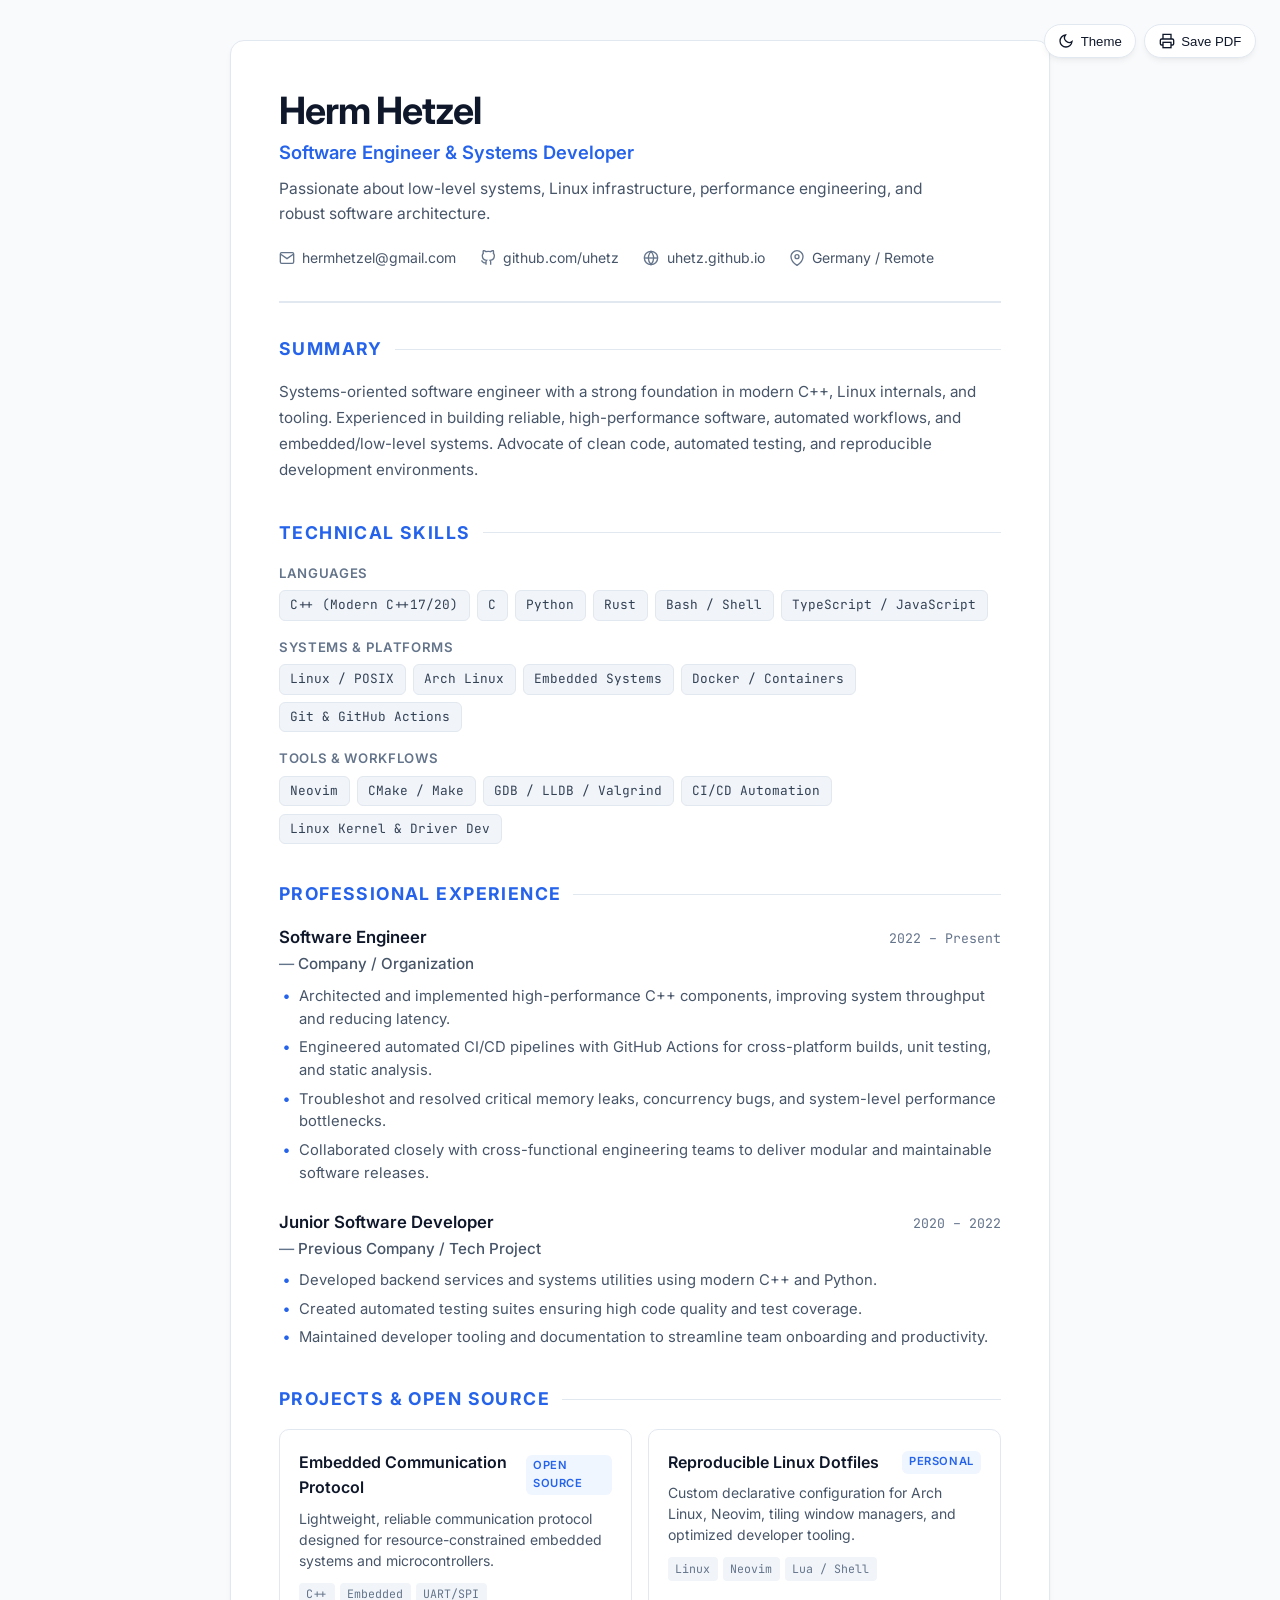
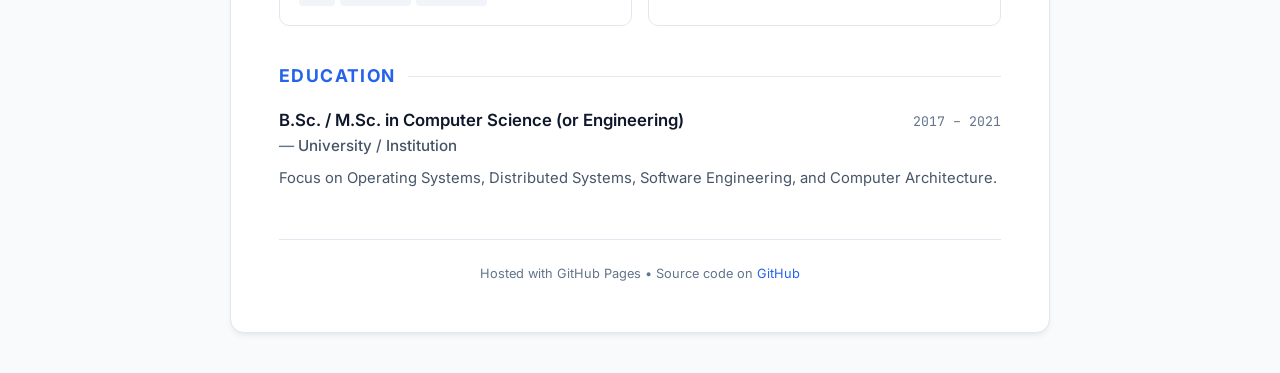
==== index.html @ eb6ba3fe "Add responsive CV page with dark mode and print styles" ====
<!DOCTYPE html>
<html lang="en">
<head>
  <meta charset="UTF-8">
  <meta name="viewport" content="width=device-width, initial-scale=1.0">
  <title>Curriculum Vitae | uhetz</title>
  <meta name="description" content="Curriculum Vitae of uhetz - Software Engineer & Systems Developer">
  <link rel="stylesheet" href="style.css">
  <link rel="preconnect" href="https://fonts.googleapis.com">
  <link rel="preconnect" href="https://fonts.gstatic.com" crossorigin>
  <link href="https://fonts.googleapis.com/css2?family=Inter:wght@300;400;500;600;700&family=JetBrains+Mono:wght@400;500&display=swap" rel="stylesheet">
</head>
<body>
  <!-- Floating Action Bar for Web Visitors -->
  <aside class="floating-controls no-print" aria-label="Controls">
    <button id="theme-toggle" class="control-btn" title="Toggle theme (Light/Dark)" aria-label="Toggle theme">
      <svg class="sun-icon" viewBox="0 0 24 24" fill="none" stroke="currentColor" stroke-width="2"><circle cx="12" cy="12" r="5"/><path d="M12 1v2M12 21v2M4.22 4.22l1.42 1.42M18.36 18.36l1.42 1.42M1 12h2M21 12h2M4.22 19.78l1.42-1.42M18.36 5.64l1.42-1.42"/></svg>
      <svg class="moon-icon" viewBox="0 0 24 24" fill="none" stroke="currentColor" stroke-width="2"><path d="M21 12.79A9 9 0 1 1 11.21 3 7 7 0 0 0 21 12.79z"/></svg>
      <span class="btn-text">Theme</span>
    </button>
    <button id="print-btn" class="control-btn" onclick="window.print()" title="Print or save as PDF" aria-label="Print or save as PDF">
      <svg viewBox="0 0 24 24" fill="none" stroke="currentColor" stroke-width="2"><polyline points="6 9 6 2 18 2 18 9"/><path d="M6 18H4a2 2 0 0 1-2-2v-5a2 2 0 0 1 2-2h16a2 2 0 0 1 2 2v5a2 2 0 0 1-2 2h-2"/><rect x="6" y="14" width="12" height="8"/></svg>
      <span class="btn-text">Save PDF</span>
    </button>
  </aside>

  <main class="cv-container">
    <!-- Header Section -->
    <header class="cv-header">
      <div class="header-main">
        <h1 class="name">Herm Hetzel</h1>
        <p class="title">Software Engineer &amp; Systems Developer</p>
        <p class="tagline">Passionate about low-level systems, Linux infrastructure, performance engineering, and robust software architecture.</p>
      </div>

      <nav class="contact-links" aria-label="Contact Information">
        <a href="mailto:hermhetzel@gmail.com" class="contact-item" title="Email">
          <svg class="icon" viewBox="0 0 24 24" fill="none" stroke="currentColor" stroke-width="2"><path d="M4 4h16c1.1 0 2 .9 2 2v12c0 1.1-.9 2-2 2H4c-1.1 0-2-.9-2-2V6c0-1.1.9-2 2-2z"/><polyline points="22,6 12,13 2,6"/></svg>
          <span>hermhetzel@gmail.com</span>
        </a>
        <a href="https://github.com/uhetz" target="_blank" rel="noopener noreferrer" class="contact-item" title="GitHub">
          <svg class="icon" viewBox="0 0 24 24" fill="none" stroke="currentColor" stroke-width="2"><path d="M9 19c-5 1.5-5-2.5-7-3m14 6v-3.87a3.37 3.37 0 0 0-.94-2.61c3.14-.35 6.44-1.54 6.44-7A5.44 5.44 0 0 0 20 4.77 5.07 5.07 0 0 0 19.91 1S18.73.65 16 2.48a13.38 13.38 0 0 0-7 0C6.27.65 5.09 1 5.09 1A5.07 5.07 0 0 0 5 4.77a5.44 5.44 0 0 0-1.5 3.78c0 5.42 3.3 6.61 6.44 7A3.37 3.37 0 0 0 9 18.13V22"/></svg>
          <span>github.com/uhetz</span>
        </a>
        <a href="https://uhetz.github.io" target="_blank" rel="noopener noreferrer" class="contact-item" title="Blog / Website">
          <svg class="icon" viewBox="0 0 24 24" fill="none" stroke="currentColor" stroke-width="2"><circle cx="12" cy="12" r="10"/><line x1="2" y1="12" x2="22" y2="12"/><path d="M12 2a15.3 15.3 0 0 1 4 10 15.3 15.3 0 0 1-4 10 15.3 15.3 0 0 1-4-10 15.3 15.3 0 0 1 4-10z"/></svg>
          <span>uhetz.github.io</span>
        </a>
        <span class="contact-item">
          <svg class="icon" viewBox="0 0 24 24" fill="none" stroke="currentColor" stroke-width="2"><path d="M21 10c0 7-9 13-9 13s-9-6-9-13a9 9 0 0 1 18 0z"/><circle cx="12" cy="10" r="3"/></svg>
          <span>Germany / Remote</span>
        </span>
      </nav>
    </header>

    <!-- Summary -->
    <section class="cv-section" id="summary">
      <h2 class="section-title">Summary</h2>
      <p class="summary-text">
        Systems-oriented software engineer with a strong foundation in modern C++, Linux internals, and tooling. 
        Experienced in building reliable, high-performance software, automated workflows, and embedded/low-level systems. 
        Advocate of clean code, automated testing, and reproducible development environments.
      </p>
    </section>

    <!-- Technical Skills -->
    <section class="cv-section" id="skills">
      <h2 class="section-title">Technical Skills</h2>
      <div class="skills-grid">
        <div class="skill-category">
          <span class="category-name">Languages</span>
          <div class="skill-tags">
            <span class="tag">C++ (Modern C++17/20)</span>
            <span class="tag">C</span>
            <span class="tag">Python</span>
            <span class="tag">Rust</span>
            <span class="tag">Bash / Shell</span>
            <span class="tag">TypeScript / JavaScript</span>
          </div>
        </div>

        <div class="skill-category">
          <span class="category-name">Systems &amp; Platforms</span>
          <div class="skill-tags">
            <span class="tag">Linux / POSIX</span>
            <span class="tag">Arch Linux</span>
            <span class="tag">Embedded Systems</span>
            <span class="tag">Docker / Containers</span>
            <span class="tag">Git &amp; GitHub Actions</span>
          </div>
        </div>

        <div class="skill-category">
          <span class="category-name">Tools &amp; Workflows</span>
          <div class="skill-tags">
            <span class="tag">Neovim</span>
            <span class="tag">CMake / Make</span>
            <span class="tag">GDB / LLDB / Valgrind</span>
            <span class="tag">CI/CD Automation</span>
            <span class="tag">Linux Kernel &amp; Driver Dev</span>
          </div>
        </div>
      </div>
    </section>

    <!-- Experience -->
    <section class="cv-section" id="experience">
      <h2 class="section-title">Professional Experience</h2>

      <article class="timeline-item">
        <div class="timeline-header">
          <div>
            <h3 class="role">Software Engineer</h3>
            <span class="organization">Company / Organization</span>
          </div>
          <span class="time-period">2022 &ndash; Present</span>
        </div>
        <ul class="bullet-list">
          <li>Architected and implemented high-performance C++ components, improving system throughput and reducing latency.</li>
          <li>Engineered automated CI/CD pipelines with GitHub Actions for cross-platform builds, unit testing, and static analysis.</li>
          <li>Troubleshot and resolved critical memory leaks, concurrency bugs, and system-level performance bottlenecks.</li>
          <li>Collaborated closely with cross-functional engineering teams to deliver modular and maintainable software releases.</li>
        </ul>
      </article>

      <article class="timeline-item">
        <div class="timeline-header">
          <div>
            <h3 class="role">Junior Software Developer</h3>
            <span class="organization">Previous Company / Tech Project</span>
          </div>
          <span class="time-period">2020 &ndash; 2022</span>
        </div>
        <ul class="bullet-list">
          <li>Developed backend services and systems utilities using modern C++ and Python.</li>
          <li>Created automated testing suites ensuring high code quality and test coverage.</li>
          <li>Maintained developer tooling and documentation to streamline team onboarding and productivity.</li>
        </ul>
      </article>
    </section>

    <!-- Projects -->
    <section class="cv-section" id="projects">
      <h2 class="section-title">Projects &amp; Open Source</h2>

      <div class="projects-grid">
        <article class="project-card">
          <div class="project-header">
            <h3 class="project-title">
              <a href="https://github.com/uhetz/embedded-communication" target="_blank" rel="noopener noreferrer">Embedded Communication Protocol</a>
            </h3>
            <span class="project-badge">Open Source</span>
          </div>
          <p class="project-desc">Lightweight, reliable communication protocol designed for resource-constrained embedded systems and microcontrollers.</p>
          <div class="project-tags">
            <span class="mini-tag">C++</span>
            <span class="mini-tag">Embedded</span>
            <span class="mini-tag">UART/SPI</span>
          </div>
        </article>

        <article class="project-card">
          <div class="project-header">
            <h3 class="project-title">
              <a href="https://github.com/uhetz/dotfiles" target="_blank" rel="noopener noreferrer">Reproducible Linux Dotfiles</a>
            </h3>
            <span class="project-badge">Personal</span>
          </div>
          <p class="project-desc">Custom declarative configuration for Arch Linux, Neovim, tiling window managers, and optimized developer tooling.</p>
          <div class="project-tags">
            <span class="mini-tag">Linux</span>
            <span class="mini-tag">Neovim</span>
            <span class="mini-tag">Lua / Shell</span>
          </div>
        </article>
      </div>
    </section>

    <!-- Education -->
    <section class="cv-section" id="education">
      <h2 class="section-title">Education</h2>

      <article class="timeline-item">
        <div class="timeline-header">
          <div>
            <h3 class="role">B.Sc. / M.Sc. in Computer Science (or Engineering)</h3>
            <span class="organization">University / Institution</span>
          </div>
          <span class="time-period">2017 &ndash; 2021</span>
        </div>
        <p class="education-details">Focus on Operating Systems, Distributed Systems, Software Engineering, and Computer Architecture.</p>
      </article>
    </section>

    <!-- Footer -->
    <footer class="cv-footer no-print">
      <p>Hosted with GitHub Pages &bull; Source code on <a href="https://github.com/uhetz/cv" target="_blank" rel="noopener noreferrer">GitHub</a></p>
    </footer>
  </main>

  <script>
    // Theme toggle logic (System preference + LocalStorage)
    const toggleBtn = document.getElementById('theme-toggle');
    const prefersDark = window.matchMedia('(prefers-color-scheme: dark)');
    
    function setTheme(theme) {
      document.documentElement.setAttribute('data-theme', theme);
      localStorage.setItem('theme', theme);
    }

    const savedTheme = localStorage.getItem('theme') || (prefersDark.matches ? 'dark' : 'light');
    setTheme(savedTheme);

    toggleBtn.addEventListener('click', () => {
      const current = document.documentElement.getAttribute('data-theme') || 'light';
      setTheme(current === 'dark' ? 'light' : 'dark');
    });

    prefersDark.addEventListener('change', (e) => {
      if (!localStorage.getItem('theme')) {
        setTheme(e.matches ? 'dark' : 'light');
      }
    });
  </script>
</body>
</html>
---- style.css ----
/* ==========================================================================
   Base Design Tokens & Themes
   ========================================================================== */
:root {
  --bg-primary: #f8fafc;
  --bg-surface: #ffffff;
  --text-primary: #0f172a;
  --text-secondary: #475569;
  --text-muted: #64748b;
  --border-color: #e2e8f0;
  --accent: #2563eb;
  --accent-hover: #1d4ed8;
  --accent-light: #eff6ff;
  --tag-bg: #f1f5f9;
  --tag-text: #334155;
  --shadow: 0 4px 6px -1px rgba(0, 0, 0, 0.05), 0 2px 4px -2px rgba(0, 0, 0, 0.05);
  --radius-sm: 6px;
  --radius-md: 10px;
  --radius-lg: 14px;
  --transition: all 0.2s cubic-bezier(0.4, 0, 0.2, 1);
}

[data-theme="dark"] {
  --bg-primary: #090d16;
  --bg-surface: #111827;
  --text-primary: #f8fafc;
  --text-secondary: #cbd5e1;
  --text-muted: #94a3b8;
  --border-color: #1f2937;
  --accent: #3b82f6;
  --accent-hover: #60a5fa;
  --accent-light: rgba(59, 130, 246, 0.12);
  --tag-bg: #1e293b;
  --tag-text: #e2e8f0;
  --shadow: 0 4px 6px -1px rgba(0, 0, 0, 0.3);
}

/* ==========================================================================
   Reset & Core
   ========================================================================== */
* {
  box-sizing: border-box;
  margin: 0;
  padding: 0;
}

body {
  font-family: 'Inter', -apple-system, BlinkMacSystemFont, "Segoe UI", Roboto, sans-serif;
  background-color: var(--bg-primary);
  color: var(--text-primary);
  line-height: 1.6;
  padding: 2.5rem 1rem;
  transition: background-color 0.25s ease, color 0.25s ease;
  -webkit-font-smoothing: antialiased;
}

a {
  color: var(--accent);
  text-decoration: none;
  transition: var(--transition);
}

a:hover {
  color: var(--accent-hover);
  text-decoration: underline;
}

/* ==========================================================================
   Layout Container
   ========================================================================== */
.cv-container {
  max-width: 820px;
  margin: 0 auto;
  background-color: var(--bg-surface);
  border: 1px solid var(--border-color);
  border-radius: var(--radius-lg);
  padding: 3rem;
  box-shadow: var(--shadow);
  transition: var(--transition);
}

/* ==========================================================================
   Floating Controls (Theme & PDF)
   ========================================================================== */
.floating-controls {
  position: fixed;
  top: 1.5rem;
  right: 1.5rem;
  display: flex;
  gap: 0.5rem;
  z-index: 100;
}

.control-btn {
  display: inline-flex;
  align-items: center;
  gap: 0.4rem;
  padding: 0.5rem 0.85rem;
  background: var(--bg-surface);
  color: var(--text-primary);
  border: 1px solid var(--border-color);
  border-radius: 9999px;
  font-size: 0.825rem;
  font-weight: 500;
  cursor: pointer;
  box-shadow: var(--shadow);
  transition: var(--transition);
}

.control-btn:hover {
  border-color: var(--accent);
  color: var(--accent);
  transform: translateY(-1px);
}

.control-btn svg {
  width: 16px;
  height: 16px;
}

.sun-icon { display: none; }
.moon-icon { display: block; }
[data-theme="dark"] .sun-icon { display: block; }
[data-theme="dark"] .moon-icon { display: none; }

/* ==========================================================================
   Header Section
   ========================================================================== */
.cv-header {
  border-bottom: 2px solid var(--border-color);
  padding-bottom: 2rem;
  margin-bottom: 2rem;
}

.cv-header .name {
  font-size: 2.35rem;
  font-weight: 700;
  letter-spacing: -0.03em;
  line-height: 1.15;
  color: var(--text-primary);
}

.cv-header .title {
  font-size: 1.15rem;
  font-weight: 600;
  color: var(--accent);
  margin-top: 0.35rem;
}

.cv-header .tagline {
  font-size: 0.975rem;
  color: var(--text-secondary);
  margin-top: 0.6rem;
  max-width: 650px;
}

.contact-links {
  display: flex;
  flex-wrap: wrap;
  gap: 1rem 1.5rem;
  margin-top: 1.25rem;
  font-size: 0.875rem;
}

.contact-item {
  display: inline-flex;
  align-items: center;
  gap: 0.45rem;
  color: var(--text-secondary);
}

.contact-item:hover {
  color: var(--accent);
  text-decoration: none;
}

.contact-item .icon {
  width: 16px;
  height: 16px;
  color: var(--text-muted);
}

/* ==========================================================================
   Sections
   ========================================================================== */
.cv-section {
  margin-bottom: 2.25rem;
}

.section-title {
  font-size: 1.1rem;
  font-weight: 700;
  text-transform: uppercase;
  letter-spacing: 0.08em;
  color: var(--accent);
  margin-bottom: 1rem;
  display: flex;
  align-items: center;
  gap: 0.75rem;
}

.section-title::after {
  content: "";
  flex: 1;
  height: 1px;
  background-color: var(--border-color);
}

.summary-text {
  font-size: 0.95rem;
  color: var(--text-secondary);
  line-height: 1.7;
}

/* ==========================================================================
   Skills Grid
   ========================================================================== */
.skills-grid {
  display: grid;
  grid-template-columns: 1fr;
  gap: 1rem;
}

.skill-category {
  display: flex;
  flex-direction: column;
  gap: 0.4rem;
}

.category-name {
  font-size: 0.825rem;
  font-weight: 600;
  color: var(--text-muted);
  text-transform: uppercase;
  letter-spacing: 0.05em;
}

.skill-tags {
  display: flex;
  flex-wrap: wrap;
  gap: 0.45rem;
}

.tag {
  font-family: 'JetBrains Mono', monospace;
  font-size: 0.8rem;
  padding: 0.25rem 0.65rem;
  border-radius: var(--radius-sm);
  background-color: var(--tag-bg);
  color: var(--tag-text);
  border: 1px solid var(--border-color);
}

/* ==========================================================================
   Timeline / Experience Items
   ========================================================================== */
.timeline-item {
  margin-bottom: 1.5rem;
  position: relative;
}

.timeline-item:last-child {
  margin-bottom: 0;
}

.timeline-header {
  display: flex;
  justify-content: space-between;
  align-items: baseline;
  flex-wrap: wrap;
  gap: 0.35rem 1rem;
  margin-bottom: 0.5rem;
}

.role {
  font-size: 1.05rem;
  font-weight: 600;
  color: var(--text-primary);
}

.organization {
  font-size: 0.95rem;
  font-weight: 500;
  color: var(--text-secondary);
}

.organization::before {
  content: " \2014  ";
  color: var(--text-muted);
}

.time-period {
  font-family: 'JetBrains Mono', monospace;
  font-size: 0.825rem;
  color: var(--text-muted);
}

.bullet-list {
  list-style: none;
  padding-left: 0;
}

.bullet-list li {
  position: relative;
  padding-left: 1.25rem;
  font-size: 0.925rem;
  color: var(--text-secondary);
  margin-bottom: 0.35rem;
  line-height: 1.55;
}

.bullet-list li::before {
  content: "•";
  position: absolute;
  left: 0.25rem;
  color: var(--accent);
  font-weight: bold;
}

.education-details {
  font-size: 0.925rem;
  color: var(--text-secondary);
}

/* ==========================================================================
   Projects Grid
   ========================================================================== */
.projects-grid {
  display: grid;
  grid-template-columns: repeat(auto-fit, minmax(280px, 1fr));
  gap: 1rem;
}

.project-card {
  border: 1px solid var(--border-color);
  border-radius: var(--radius-md);
  padding: 1.2rem;
  background-color: var(--bg-surface);
  transition: var(--transition);
}

.project-card:hover {
  border-color: var(--accent);
  transform: translateY(-2px);
  box-shadow: var(--shadow);
}

.project-header {
  display: flex;
  justify-content: space-between;
  align-items: center;
  margin-bottom: 0.45rem;
}

.project-title {
  font-size: 1rem;
  font-weight: 600;
}

.project-title a {
  color: var(--text-primary);
}

.project-title a:hover {
  color: var(--accent);
}

.project-badge {
  font-size: 0.7rem;
  font-weight: 600;
  text-transform: uppercase;
  letter-spacing: 0.05em;
  padding: 0.15rem 0.45rem;
  border-radius: var(--radius-sm);
  background-color: var(--accent-light);
  color: var(--accent);
}

.project-desc {
  font-size: 0.875rem;
  color: var(--text-secondary);
  line-height: 1.5;
  margin-bottom: 0.75rem;
}

.project-tags {
  display: flex;
  flex-wrap: wrap;
  gap: 0.35rem;
}

.mini-tag {
  font-family: 'JetBrains Mono', monospace;
  font-size: 0.725rem;
  padding: 0.15rem 0.45rem;
  border-radius: 4px;
  background-color: var(--tag-bg);
  color: var(--text-muted);
}

/* ==========================================================================
   Footer
   ========================================================================== */
.cv-footer {
  margin-top: 3rem;
  padding-top: 1.5rem;
  border-top: 1px solid var(--border-color);
  text-align: center;
  font-size: 0.8rem;
  color: var(--text-muted);
}

/* ==========================================================================
   Responsive (Mobile)
   ========================================================================== */
@media (max-width: 640px) {
  body {
    padding: 1rem 0.5rem;
  }

  .cv-container {
    padding: 1.75rem 1.25rem;
    border-radius: var(--radius-md);
  }

  .floating-controls {
    top: auto;
    bottom: 1rem;
    right: 1rem;
  }

  .cv-header .name {
    font-size: 1.85rem;
  }

  .timeline-header {
    flex-direction: column;
    align-items: flex-start;
  }

  .organization::before {
    content: "";
  }
}

/* ==========================================================================
   Print / PDF Styles (Optimized for standard A4/Letter resume export)
   ========================================================================== */
@media print {
  @page {
    margin: 1.5cm;
    size: auto;
  }

  body {
    background: #ffffff !important;
    color: #000000 !important;
    padding: 0 !important;
    font-size: 10.5pt;
  }

  .cv-container {
    box-shadow: none !important;
    border: none !important;
    padding: 0 !important;
    max-width: 100% !important;
  }

  .no-print {
    display: none !important;
  }

  a {
    color: #000000 !important;
    text-decoration: none !important;
  }

  .section-title {
    color: #1e3a8a !important;
    font-size: 11pt !important;
    border-bottom: 1px solid #cbd5e1;
    margin-bottom: 0.6rem !important;
  }

  .section-title::after {
    display: none;
  }

  .tag, .mini-tag {
    background-color: #f1f5f9 !important;
    color: #0f172a !important;
    border: 1px solid #cbd5e1 !important;
  }

  .project-card {
    border: 1px solid #cbd5e1 !important;
    page-break-inside: avoid;
  }

  .timeline-item {
    page-break-inside: avoid;
    margin-bottom: 1rem !important;
  }
}
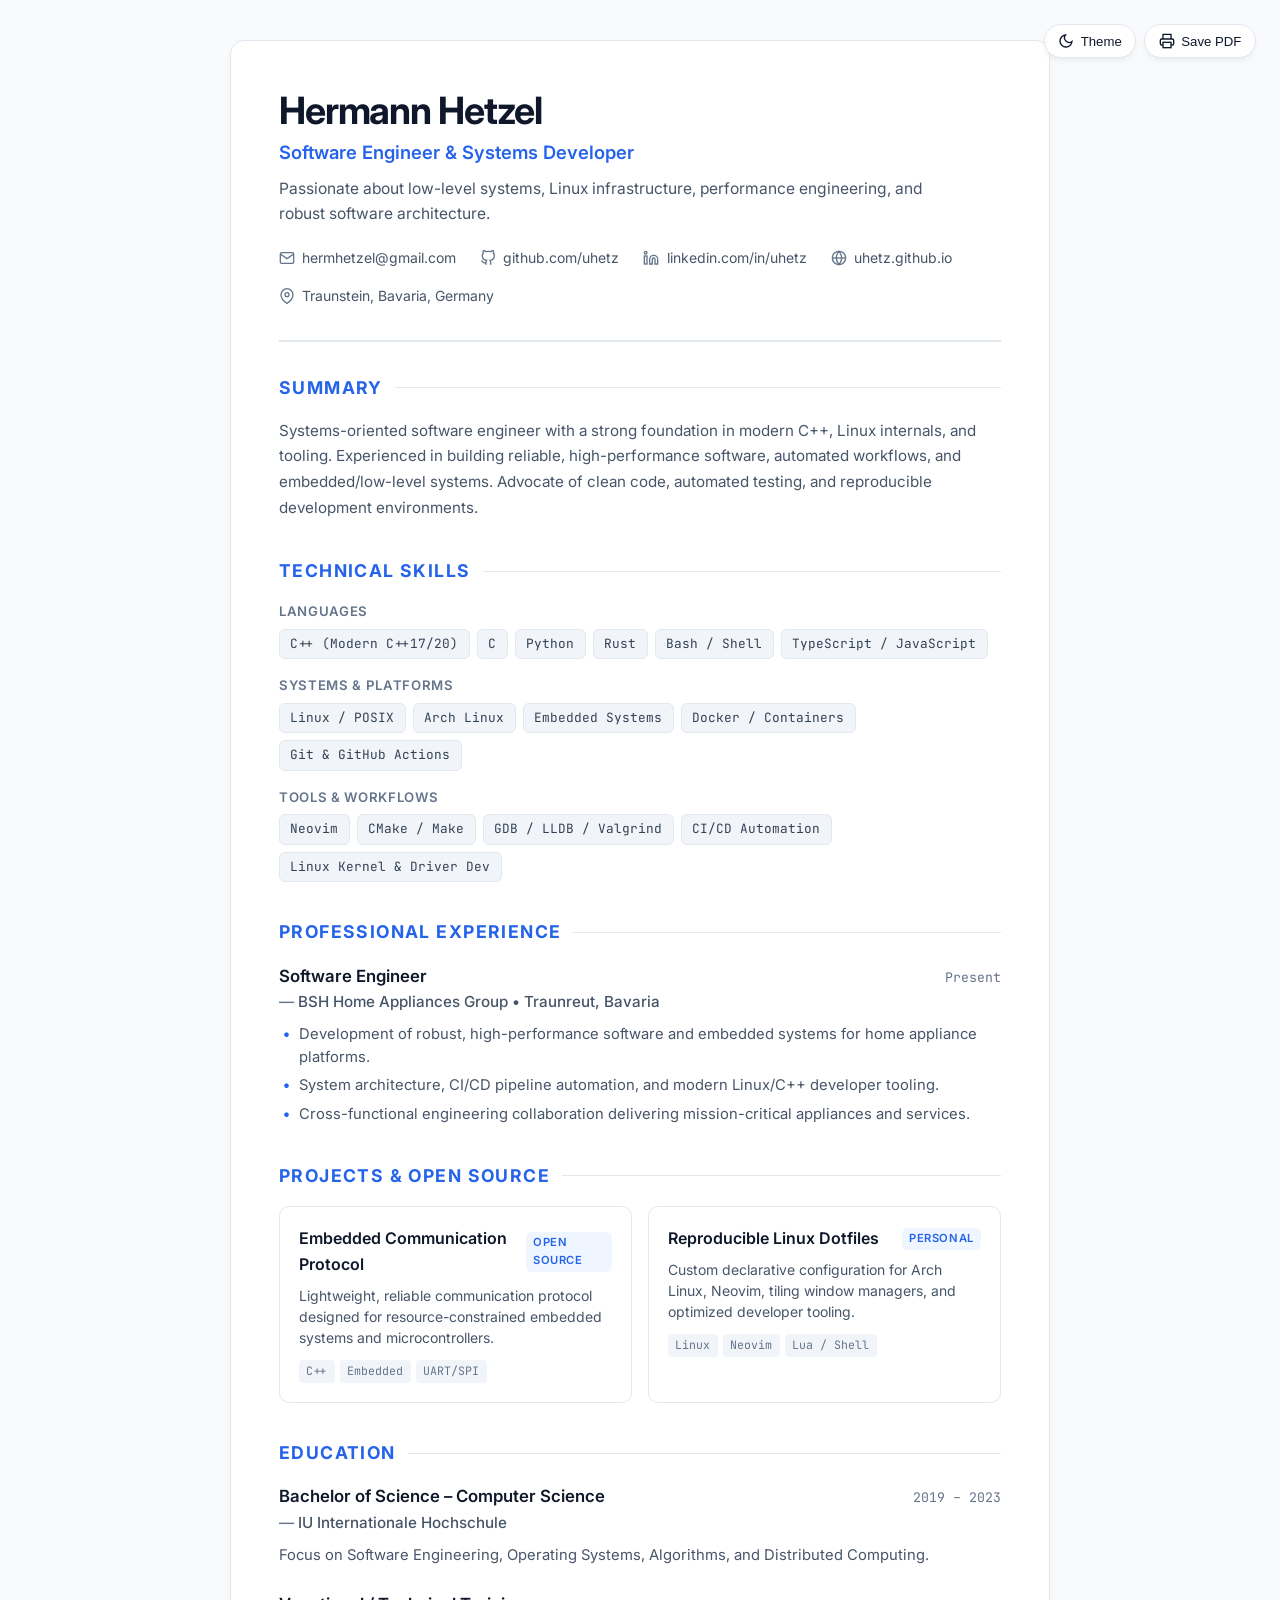
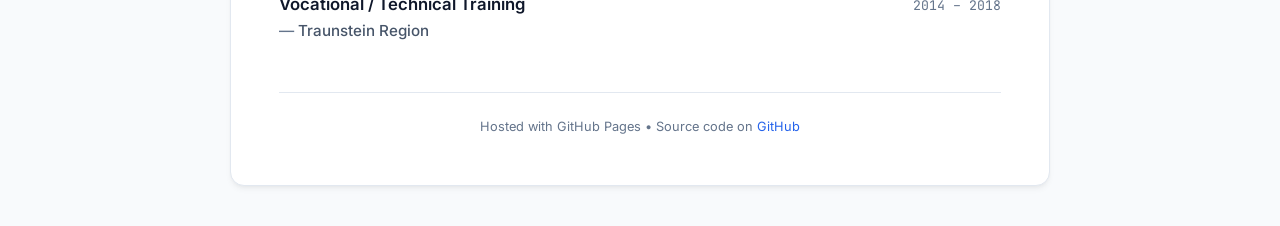
==== commit f38809ee: "Update profile details with Hermann Hetzel, BSH, and IU" ====
--- a/index.html
+++ b/index.html
@@ -28,7 +28,7 @@
     <!-- Header Section -->
     <header class="cv-header">
       <div class="header-main">
-        <h1 class="name">Herm Hetzel</h1>
+        <h1 class="name">Hermann Hetzel</h1>
         <p class="title">Software Engineer &amp; Systems Developer</p>
         <p class="tagline">Passionate about low-level systems, Linux infrastructure, performance engineering, and robust software architecture.</p>
       </div>
@@ -42,13 +42,17 @@
           <svg class="icon" viewBox="0 0 24 24" fill="none" stroke="currentColor" stroke-width="2"><path d="M9 19c-5 1.5-5-2.5-7-3m14 6v-3.87a3.37 3.37 0 0 0-.94-2.61c3.14-.35 6.44-1.54 6.44-7A5.44 5.44 0 0 0 20 4.77 5.07 5.07 0 0 0 19.91 1S18.73.65 16 2.48a13.38 13.38 0 0 0-7 0C6.27.65 5.09 1 5.09 1A5.07 5.07 0 0 0 5 4.77a5.44 5.44 0 0 0-1.5 3.78c0 5.42 3.3 6.61 6.44 7A3.37 3.37 0 0 0 9 18.13V22"/></svg>
           <span>github.com/uhetz</span>
         </a>
+        <a href="https://www.linkedin.com/in/uhetz/" target="_blank" rel="noopener noreferrer" class="contact-item" title="LinkedIn">
+          <svg class="icon" viewBox="0 0 24 24" fill="none" stroke="currentColor" stroke-width="2"><path d="M16 8a6 6 0 0 1 6 6v7h-4v-7a2 2 0 0 0-2-2 2 2 0 0 0-2 2v7h-4v-7a6 6 0 0 1 6-6z"/><rect x="2" y="9" width="4" height="12"/><circle cx="4" cy="4" r="2"/></svg>
+          <span>linkedin.com/in/uhetz</span>
+        </a>
         <a href="https://uhetz.github.io" target="_blank" rel="noopener noreferrer" class="contact-item" title="Blog / Website">
           <svg class="icon" viewBox="0 0 24 24" fill="none" stroke="currentColor" stroke-width="2"><circle cx="12" cy="12" r="10"/><line x1="2" y1="12" x2="22" y2="12"/><path d="M12 2a15.3 15.3 0 0 1 4 10 15.3 15.3 0 0 1-4 10 15.3 15.3 0 0 1-4-10 15.3 15.3 0 0 1 4-10z"/></svg>
           <span>uhetz.github.io</span>
         </a>
         <span class="contact-item">
           <svg class="icon" viewBox="0 0 24 24" fill="none" stroke="currentColor" stroke-width="2"><path d="M21 10c0 7-9 13-9 13s-9-6-9-13a9 9 0 0 1 18 0z"/><circle cx="12" cy="10" r="3"/></svg>
-          <span>Germany / Remote</span>
+          <span>Traunstein, Bavaria, Germany</span>
         </span>
       </nav>
     </header>
@@ -111,30 +115,14 @@
         <div class="timeline-header">
           <div>
             <h3 class="role">Software Engineer</h3>
-            <span class="organization">Company / Organization</span>
-          </div>
-          <span class="time-period">2022 &ndash; Present</span>
+            <span class="organization">BSH Home Appliances Group &bull; Traunreut, Bavaria</span>
+          </div>
+          <span class="time-period">Present</span>
         </div>
         <ul class="bullet-list">
-          <li>Architected and implemented high-performance C++ components, improving system throughput and reducing latency.</li>
-          <li>Engineered automated CI/CD pipelines with GitHub Actions for cross-platform builds, unit testing, and static analysis.</li>
-          <li>Troubleshot and resolved critical memory leaks, concurrency bugs, and system-level performance bottlenecks.</li>
-          <li>Collaborated closely with cross-functional engineering teams to deliver modular and maintainable software releases.</li>
-        </ul>
-      </article>
-
-      <article class="timeline-item">
-        <div class="timeline-header">
-          <div>
-            <h3 class="role">Junior Software Developer</h3>
-            <span class="organization">Previous Company / Tech Project</span>
-          </div>
-          <span class="time-period">2020 &ndash; 2022</span>
-        </div>
-        <ul class="bullet-list">
-          <li>Developed backend services and systems utilities using modern C++ and Python.</li>
-          <li>Created automated testing suites ensuring high code quality and test coverage.</li>
-          <li>Maintained developer tooling and documentation to streamline team onboarding and productivity.</li>
+          <li>Development of robust, high-performance software and embedded systems for home appliance platforms.</li>
+          <li>System architecture, CI/CD pipeline automation, and modern Linux/C++ developer tooling.</li>
+          <li>Cross-functional engineering collaboration delivering mission-critical appliances and services.</li>
         </ul>
       </article>
     </section>
@@ -183,12 +171,22 @@
       <article class="timeline-item">
         <div class="timeline-header">
           <div>
-            <h3 class="role">B.Sc. / M.Sc. in Computer Science (or Engineering)</h3>
-            <span class="organization">University / Institution</span>
-          </div>
-          <span class="time-period">2017 &ndash; 2021</span>
-        </div>
-        <p class="education-details">Focus on Operating Systems, Distributed Systems, Software Engineering, and Computer Architecture.</p>
+            <h3 class="role">Bachelor of Science &ndash; Computer Science</h3>
+            <span class="organization">IU Internationale Hochschule</span>
+          </div>
+          <span class="time-period">2019 &ndash; 2023</span>
+        </div>
+        <p class="education-details">Focus on Software Engineering, Operating Systems, Algorithms, and Distributed Computing.</p>
+      </article>
+
+      <article class="timeline-item">
+        <div class="timeline-header">
+          <div>
+            <h3 class="role">Vocational / Technical Training</h3>
+            <span class="organization">Traunstein Region</span>
+          </div>
+          <span class="time-period">2014 &ndash; 2018</span>
+        </div>
       </article>
     </section>
 
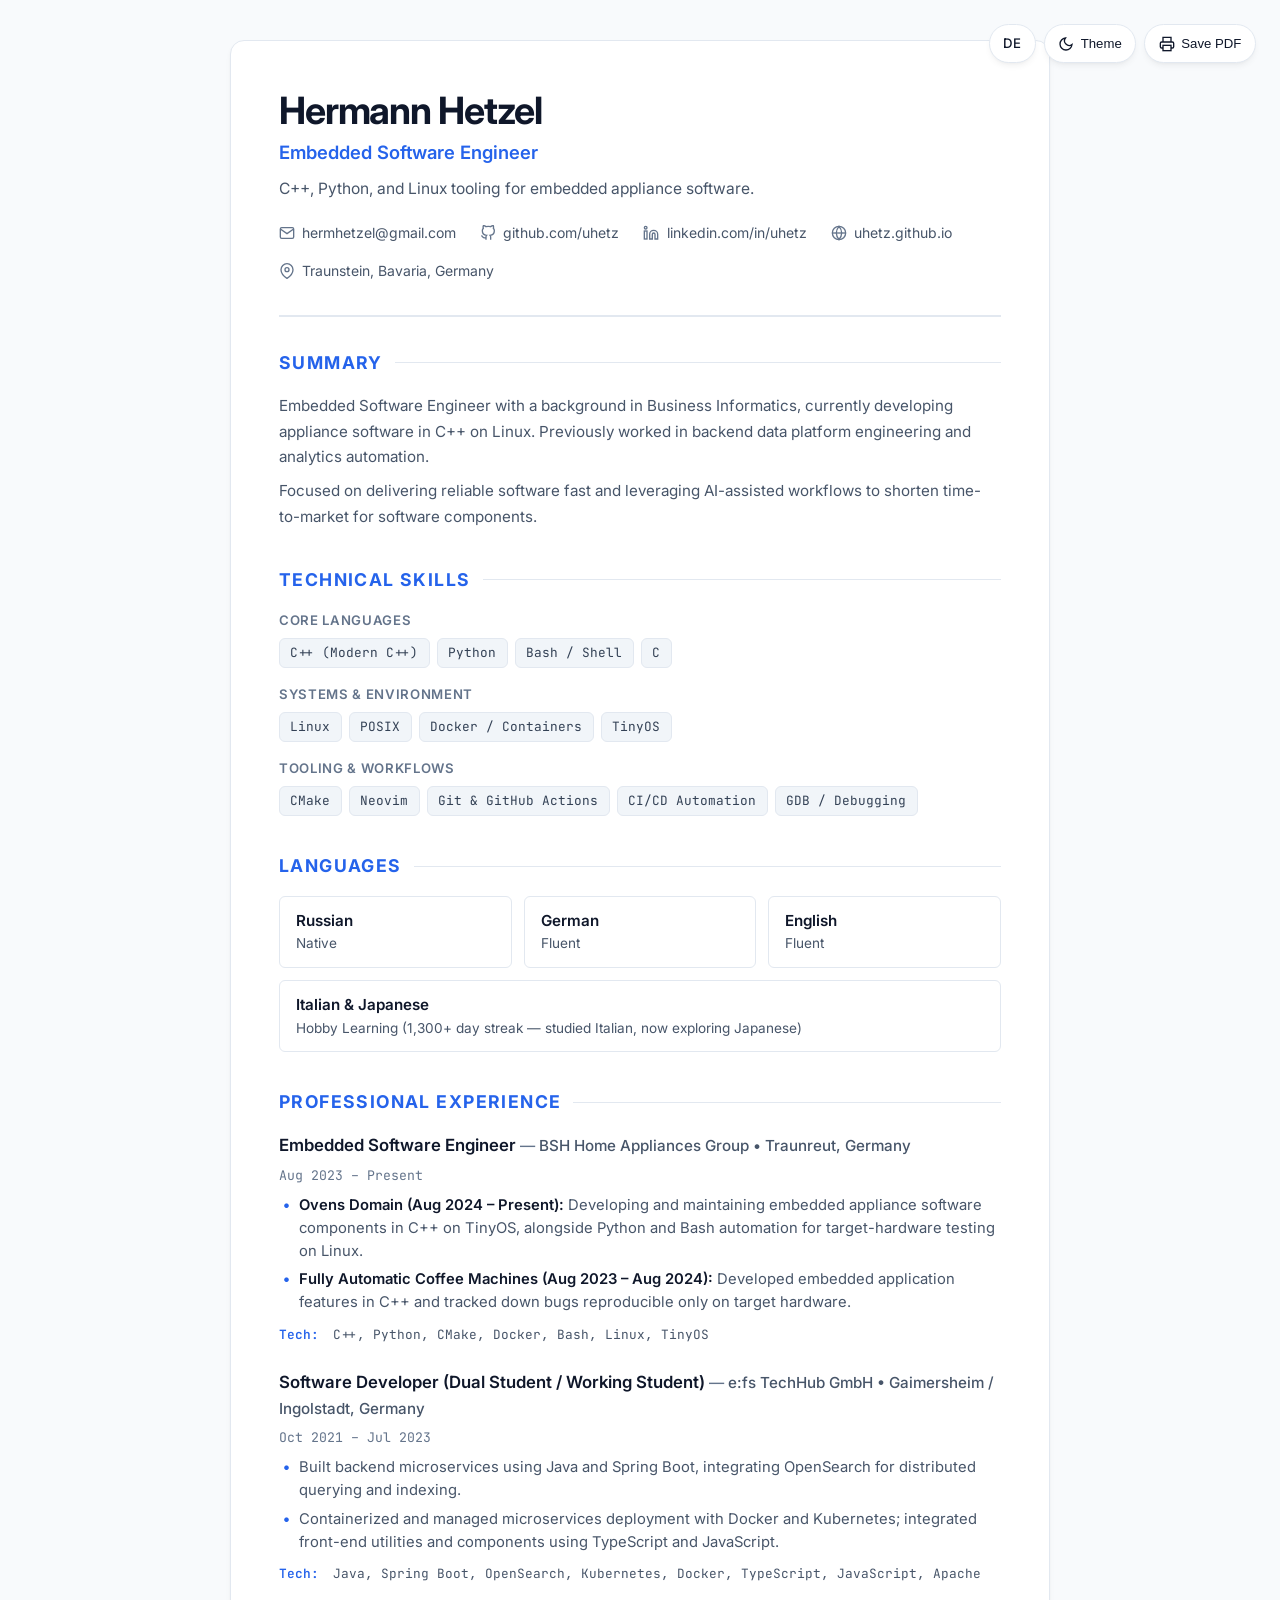
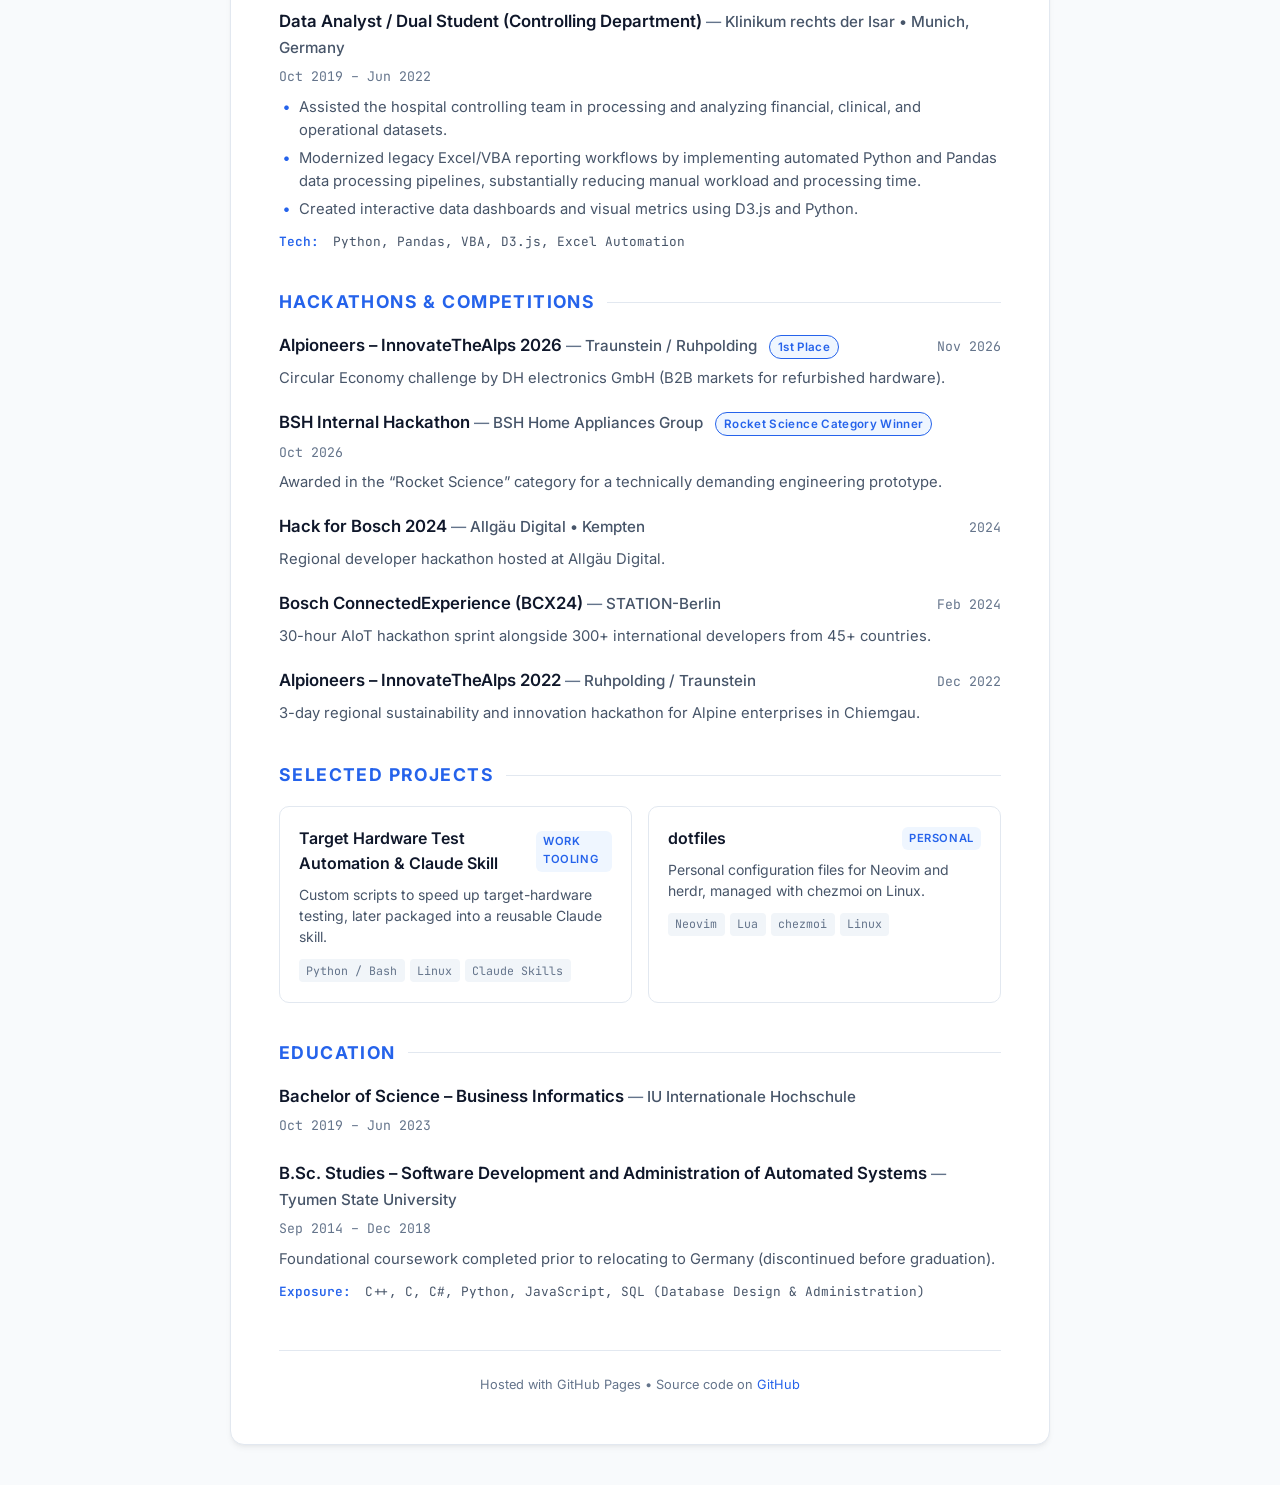
==== commit 87f8d249: "Complete EN and DE CV with work history, hackathons, projects, and 3-page print layout" ====
--- a/index.html
+++ b/index.html
@@ -3,8 +3,8 @@
 <head>
   <meta charset="UTF-8">
   <meta name="viewport" content="width=device-width, initial-scale=1.0">
-  <title>Curriculum Vitae | uhetz</title>
-  <meta name="description" content="Curriculum Vitae of uhetz - Software Engineer & Systems Developer">
+  <title>Hermann Hetzel | CV</title>
+  <meta name="description" content="Curriculum Vitae of Hermann Hetzel - Embedded Software Engineer">
   <link rel="stylesheet" href="style.css">
   <link rel="preconnect" href="https://fonts.googleapis.com">
   <link rel="preconnect" href="https://fonts.gstatic.com" crossorigin>
@@ -13,6 +13,9 @@
 <body>
   <!-- Floating Action Bar for Web Visitors -->
   <aside class="floating-controls no-print" aria-label="Controls">
+    <a href="de.html" class="control-btn" title="Auf Deutsch wechseln (DE)" aria-label="Auf Deutsch wechseln">
+      <span class="btn-text">DE</span>
+    </a>
     <button id="theme-toggle" class="control-btn" title="Toggle theme (Light/Dark)" aria-label="Toggle theme">
       <svg class="sun-icon" viewBox="0 0 24 24" fill="none" stroke="currentColor" stroke-width="2"><circle cx="12" cy="12" r="5"/><path d="M12 1v2M12 21v2M4.22 4.22l1.42 1.42M18.36 18.36l1.42 1.42M1 12h2M21 12h2M4.22 19.78l1.42-1.42M18.36 5.64l1.42-1.42"/></svg>
       <svg class="moon-icon" viewBox="0 0 24 24" fill="none" stroke="currentColor" stroke-width="2"><path d="M21 12.79A9 9 0 1 1 11.21 3 7 7 0 0 0 21 12.79z"/></svg>
@@ -29,8 +32,8 @@
     <header class="cv-header">
       <div class="header-main">
         <h1 class="name">Hermann Hetzel</h1>
-        <p class="title">Software Engineer &amp; Systems Developer</p>
-        <p class="tagline">Passionate about low-level systems, Linux infrastructure, performance engineering, and robust software architecture.</p>
+        <p class="title">Embedded Software Engineer</p>
+        <p class="tagline">C++, Python, and Linux tooling for embedded appliance software.</p>
       </div>
 
       <nav class="contact-links" aria-label="Contact Information">
@@ -61,9 +64,11 @@
     <section class="cv-section" id="summary">
       <h2 class="section-title">Summary</h2>
       <p class="summary-text">
-        Systems-oriented software engineer with a strong foundation in modern C++, Linux internals, and tooling. 
-        Experienced in building reliable, high-performance software, automated workflows, and embedded/low-level systems. 
-        Advocate of clean code, automated testing, and reproducible development environments.
+        Embedded Software Engineer with a background in Business Informatics, currently developing appliance software in C++ on Linux.
+        Previously worked in backend data platform engineering and analytics automation.
+      </p>
+      <p class="summary-text">
+        Focused on delivering reliable software fast and leveraging AI-assisted workflows to shorten time-to-market for software components.
       </p>
     </section>
 
@@ -72,93 +77,214 @@
       <h2 class="section-title">Technical Skills</h2>
       <div class="skills-grid">
         <div class="skill-category">
-          <span class="category-name">Languages</span>
+          <span class="category-name">Core Languages</span>
           <div class="skill-tags">
-            <span class="tag">C++ (Modern C++17/20)</span>
+            <span class="tag">C++ (Modern C++)</span>
+            <span class="tag">Python</span>
+            <span class="tag">Bash / Shell</span>
             <span class="tag">C</span>
-            <span class="tag">Python</span>
-            <span class="tag">Rust</span>
-            <span class="tag">Bash / Shell</span>
-            <span class="tag">TypeScript / JavaScript</span>
           </div>
         </div>
 
         <div class="skill-category">
-          <span class="category-name">Systems &amp; Platforms</span>
+          <span class="category-name">Systems &amp; Environment</span>
           <div class="skill-tags">
-            <span class="tag">Linux / POSIX</span>
-            <span class="tag">Arch Linux</span>
-            <span class="tag">Embedded Systems</span>
+            <span class="tag">Linux</span>
+            <span class="tag">POSIX</span>
             <span class="tag">Docker / Containers</span>
+            <span class="tag">TinyOS</span>
+          </div>
+        </div>
+
+        <div class="skill-category">
+          <span class="category-name">Tooling &amp; Workflows</span>
+          <div class="skill-tags">
+            <span class="tag">CMake</span>
+            <span class="tag">Neovim</span>
             <span class="tag">Git &amp; GitHub Actions</span>
-          </div>
-        </div>
-
-        <div class="skill-category">
-          <span class="category-name">Tools &amp; Workflows</span>
-          <div class="skill-tags">
-            <span class="tag">Neovim</span>
-            <span class="tag">CMake / Make</span>
-            <span class="tag">GDB / LLDB / Valgrind</span>
             <span class="tag">CI/CD Automation</span>
-            <span class="tag">Linux Kernel &amp; Driver Dev</span>
+            <span class="tag">GDB / Debugging</span>
           </div>
         </div>
       </div>
     </section>
 
-    <!-- Experience -->
-    <section class="cv-section" id="experience">
+    <!-- Languages (Overview Page 1) -->
+    <section class="cv-section" id="languages">
+      <h2 class="section-title">Languages</h2>
+      <div class="languages-grid">
+        <div class="language-item">
+          <span class="lang-name">Russian</span>
+          <span class="lang-level">Native</span>
+        </div>
+        <div class="language-item">
+          <span class="lang-name">German</span>
+          <span class="lang-level">Fluent</span>
+        </div>
+        <div class="language-item">
+          <span class="lang-name">English</span>
+          <span class="lang-level">Fluent</span>
+        </div>
+        <div class="language-item language-hobby">
+          <span class="lang-name">Italian &amp; Japanese</span>
+          <span class="lang-level">Hobby Learning (1,300+ day streak &mdash; studied Italian, now exploring Japanese)</span>
+        </div>
+      </div>
+    </section>
+
+    <!-- Experience (Page 2 in Print) -->
+    <section class="cv-section print-page-break" id="experience">
       <h2 class="section-title">Professional Experience</h2>
 
-      <article class="timeline-item">
-        <div class="timeline-header">
-          <div>
-            <h3 class="role">Software Engineer</h3>
-            <span class="organization">BSH Home Appliances Group &bull; Traunreut, Bavaria</span>
-          </div>
-          <span class="time-period">Present</span>
+      <!-- BSH Home Appliances Group -->
+      <article class="timeline-item">
+        <div class="timeline-header">
+          <div>
+            <h3 class="role">Embedded Software Engineer</h3>
+            <span class="organization">BSH Home Appliances Group &bull; Traunreut, Germany</span>
+          </div>
+          <span class="time-period">Aug 2023 &ndash; Present</span>
         </div>
         <ul class="bullet-list">
-          <li>Development of robust, high-performance software and embedded systems for home appliance platforms.</li>
-          <li>System architecture, CI/CD pipeline automation, and modern Linux/C++ developer tooling.</li>
-          <li>Cross-functional engineering collaboration delivering mission-critical appliances and services.</li>
+          <li><strong>Ovens Domain (Aug 2024 &ndash; Present):</strong> Developing and maintaining embedded appliance software components in C++ on TinyOS, alongside Python and Bash automation for target-hardware testing on Linux.</li>
+          <li><strong>Fully Automatic Coffee Machines (Aug 2023 &ndash; Aug 2024):</strong> Developed embedded application features in C++ and tracked down bugs reproducible only on target hardware.</li>
         </ul>
+        <div class="timeline-tech">
+          <span class="tech-label">Tech:</span> C++, Python, CMake, Docker, Bash, Linux, TinyOS
+        </div>
+      </article>
+
+      <!-- e:fs TechHub GmbH -->
+      <article class="timeline-item">
+        <div class="timeline-header">
+          <div>
+            <h3 class="role">Software Developer (Dual Student / Working Student)</h3>
+            <span class="organization">e:fs TechHub GmbH &bull; Gaimersheim / Ingolstadt, Germany</span>
+          </div>
+          <span class="time-period">Oct 2021 &ndash; Jul 2023</span>
+        </div>
+        <ul class="bullet-list">
+          <li>Built backend microservices using Java and Spring Boot, integrating OpenSearch for distributed querying and indexing.</li>
+          <li>Containerized and managed microservices deployment with Docker and Kubernetes; integrated front-end utilities and components using TypeScript and JavaScript.</li>
+        </ul>
+        <div class="timeline-tech">
+          <span class="tech-label">Tech:</span> Java, Spring Boot, OpenSearch, Kubernetes, Docker, TypeScript, JavaScript, Apache
+        </div>
+      </article>
+
+      <!-- Klinikum rechts der Isar -->
+      <article class="timeline-item">
+        <div class="timeline-header">
+          <div>
+            <h3 class="role">Data Analyst / Dual Student (Controlling Department)</h3>
+            <span class="organization">Klinikum rechts der Isar &bull; Munich, Germany</span>
+          </div>
+          <span class="time-period">Oct 2019 &ndash; Jun 2022</span>
+        </div>
+        <ul class="bullet-list">
+          <li>Assisted the hospital controlling team in processing and analyzing financial, clinical, and operational datasets.</li>
+          <li>Modernized legacy Excel/VBA reporting workflows by implementing automated Python and Pandas data processing pipelines, substantially reducing manual workload and processing time.</li>
+          <li>Created interactive data dashboards and visual metrics using D3.js and Python.</li>
+        </ul>
+        <div class="timeline-tech">
+          <span class="tech-label">Tech:</span> Python, Pandas, VBA, D3.js, Excel Automation
+        </div>
+      </article>
+    </section>
+
+    <!-- Hackathons & Competitions (Page 3 in Print) -->
+    <section class="cv-section print-page-break" id="hackathons">
+      <h2 class="section-title">Hackathons &amp; Competitions</h2>
+
+      <article class="timeline-item hackathon-item">
+        <div class="timeline-header">
+          <div>
+            <h3 class="role"><a href="https://alpioneers.com/challenges-innovatethealps-hackathon-2026/" target="_blank" rel="noopener noreferrer">Alpioneers &ndash; InnovateTheAlps 2026</a></h3>
+            <span class="organization">Traunstein / Ruhpolding</span>
+            <span class="award-badge">1st Place</span>
+          </div>
+          <span class="time-period">Nov 2026</span>
+        </div>
+        <p class="education-details">Circular Economy challenge by DH electronics GmbH (B2B markets for refurbished hardware).</p>
+      </article>
+
+      <article class="timeline-item hackathon-item">
+        <div class="timeline-header">
+          <div>
+            <h3 class="role">BSH Internal Hackathon</h3>
+            <span class="organization">BSH Home Appliances Group</span>
+            <span class="award-badge">Rocket Science Category Winner</span>
+          </div>
+          <span class="time-period">Oct 2026</span>
+        </div>
+        <p class="education-details">Awarded in the &ldquo;Rocket Science&rdquo; category for a technically demanding engineering prototype.</p>
+      </article>
+
+      <article class="timeline-item hackathon-item">
+        <div class="timeline-header">
+          <div>
+            <h3 class="role"><a href="https://b2b.allgaeu.de/allgaeudigital" target="_blank" rel="noopener noreferrer">Hack for Bosch 2024</a></h3>
+            <span class="organization">Allg&auml;u Digital &bull; Kempten</span>
+          </div>
+          <span class="time-period">2024</span>
+        </div>
+        <p class="education-details">Regional developer hackathon hosted at Allg&auml;u Digital.</p>
+      </article>
+
+      <article class="timeline-item hackathon-item">
+        <div class="timeline-header">
+          <div>
+            <h3 class="role"><a href="https://www.prototype.club/this-was-bcx-24/" target="_blank" rel="noopener noreferrer">Bosch ConnectedExperience (BCX24)</a></h3>
+            <span class="organization">STATION-Berlin</span>
+          </div>
+          <span class="time-period">Feb 2024</span>
+        </div>
+        <p class="education-details">30-hour AIoT hackathon sprint alongside 300+ international developers from 45+ countries.</p>
+      </article>
+
+      <article class="timeline-item hackathon-item">
+        <div class="timeline-header">
+          <div>
+            <h3 class="role"><a href="https://www.stellwerk18.de/alpioneers-innovate-the-alps-hackathon-2022/" target="_blank" rel="noopener noreferrer">Alpioneers &ndash; InnovateTheAlps 2022</a></h3>
+            <span class="organization">Ruhpolding / Traunstein</span>
+          </div>
+          <span class="time-period">Dec 2022</span>
+        </div>
+        <p class="education-details">3-day regional sustainability and innovation hackathon for Alpine enterprises in Chiemgau.</p>
       </article>
     </section>
 
     <!-- Projects -->
     <section class="cv-section" id="projects">
-      <h2 class="section-title">Projects &amp; Open Source</h2>
+      <h2 class="section-title">Selected Projects</h2>
 
       <div class="projects-grid">
         <article class="project-card">
           <div class="project-header">
-            <h3 class="project-title">
-              <a href="https://github.com/uhetz/embedded-communication" target="_blank" rel="noopener noreferrer">Embedded Communication Protocol</a>
-            </h3>
-            <span class="project-badge">Open Source</span>
-          </div>
-          <p class="project-desc">Lightweight, reliable communication protocol designed for resource-constrained embedded systems and microcontrollers.</p>
+            <h3 class="project-title">Target Hardware Test Automation &amp; Claude Skill</h3>
+            <span class="project-badge">Work Tooling</span>
+          </div>
+          <p class="project-desc">Custom scripts to speed up target-hardware testing, later packaged into a reusable Claude skill.</p>
           <div class="project-tags">
-            <span class="mini-tag">C++</span>
-            <span class="mini-tag">Embedded</span>
-            <span class="mini-tag">UART/SPI</span>
+            <span class="mini-tag">Python / Bash</span>
+            <span class="mini-tag">Linux</span>
+            <span class="mini-tag">Claude Skills</span>
           </div>
         </article>
 
         <article class="project-card">
           <div class="project-header">
             <h3 class="project-title">
-              <a href="https://github.com/uhetz/dotfiles" target="_blank" rel="noopener noreferrer">Reproducible Linux Dotfiles</a>
+              <a href="https://github.com/uhetz/dotfiles" target="_blank" rel="noopener noreferrer">dotfiles</a>
             </h3>
             <span class="project-badge">Personal</span>
           </div>
-          <p class="project-desc">Custom declarative configuration for Arch Linux, Neovim, tiling window managers, and optimized developer tooling.</p>
+          <p class="project-desc">Personal configuration files for Neovim and herdr, managed with chezmoi on Linux.</p>
           <div class="project-tags">
+            <span class="mini-tag">Neovim</span>
+            <span class="mini-tag">Lua</span>
+            <span class="mini-tag">chezmoi</span>
             <span class="mini-tag">Linux</span>
-            <span class="mini-tag">Neovim</span>
-            <span class="mini-tag">Lua / Shell</span>
           </div>
         </article>
       </div>
@@ -171,21 +297,26 @@
       <article class="timeline-item">
         <div class="timeline-header">
           <div>
-            <h3 class="role">Bachelor of Science &ndash; Computer Science</h3>
+            <h3 class="role">Bachelor of Science &ndash; Business Informatics</h3>
             <span class="organization">IU Internationale Hochschule</span>
           </div>
-          <span class="time-period">2019 &ndash; 2023</span>
-        </div>
-        <p class="education-details">Focus on Software Engineering, Operating Systems, Algorithms, and Distributed Computing.</p>
-      </article>
-
-      <article class="timeline-item">
-        <div class="timeline-header">
-          <div>
-            <h3 class="role">Vocational / Technical Training</h3>
-            <span class="organization">Traunstein Region</span>
-          </div>
-          <span class="time-period">2014 &ndash; 2018</span>
+          <span class="time-period">Oct 2019 &ndash; Jun 2023</span>
+        </div>
+      </article>
+
+      <article class="timeline-item">
+        <div class="timeline-header">
+          <div>
+            <h3 class="role">B.Sc. Studies &ndash; Software Development and Administration of Automated Systems</h3>
+            <span class="organization">Tyumen State University</span>
+          </div>
+          <span class="time-period">Sep 2014 &ndash; Dec 2018</span>
+        </div>
+        <p class="education-details">
+          Foundational coursework completed prior to relocating to Germany (discontinued before graduation).
+        </p>
+        <div class="timeline-tech">
+          <span class="tech-label">Exposure:</span> C++, C, C#, Python, JavaScript, SQL (Database Design &amp; Administration)
         </div>
       </article>
     </section>
--- a/style.css
+++ b/style.css
@@ -110,6 +110,7 @@
 .control-btn:hover {
   border-color: var(--accent);
   color: var(--accent);
+  text-decoration: none;
   transform: translateY(-1px);
 }
 
@@ -210,6 +211,10 @@
   font-size: 0.95rem;
   color: var(--text-secondary);
   line-height: 1.7;
+}
+
+.summary-text + .summary-text {
+  margin-top: 0.5rem;
 }
 
 /* ==========================================================================
@@ -273,9 +278,18 @@
 }
 
 .role {
+  display: inline;
   font-size: 1.05rem;
   font-weight: 600;
   color: var(--text-primary);
+}
+
+.role a {
+  color: var(--text-primary);
+}
+
+.role a:hover {
+  color: var(--accent);
 }
 
 .organization {
@@ -309,6 +323,24 @@
   line-height: 1.55;
 }
 
+.bullet-list li strong {
+  color: var(--text-primary);
+  font-weight: 600;
+}
+
+.timeline-tech {
+  margin-top: 0.65rem;
+  font-size: 0.8rem;
+  font-family: 'JetBrains Mono', monospace;
+  color: var(--text-secondary);
+}
+
+.timeline-tech .tech-label {
+  font-weight: 600;
+  color: var(--accent);
+  margin-right: 0.35rem;
+}
+
 .bullet-list li::before {
   content: "•";
   position: absolute;
@@ -320,6 +352,24 @@
 .education-details {
   font-size: 0.925rem;
   color: var(--text-secondary);
+}
+
+.award-badge {
+  display: inline-block;
+  vertical-align: middle;
+  margin-left: 0.5rem;
+  padding: 0.12rem 0.5rem;
+  font-size: 0.725rem;
+  font-weight: 600;
+  letter-spacing: 0.03em;
+  border-radius: 9999px;
+  background-color: var(--accent-light);
+  color: var(--accent);
+  border: 1px solid var(--accent);
+}
+
+.hackathon-item {
+  margin-bottom: 1.15rem;
 }
 
 /* ==========================================================================
@@ -399,6 +449,39 @@
 }
 
 /* ==========================================================================
+   Languages Grid
+   ========================================================================== */
+.languages-grid {
+  display: grid;
+  grid-template-columns: repeat(auto-fit, minmax(180px, 1fr));
+  gap: 0.75rem;
+}
+
+.language-item {
+  display: flex;
+  flex-direction: column;
+  padding: 0.75rem 1rem;
+  border: 1px solid var(--border-color);
+  border-radius: var(--radius-sm);
+  background-color: var(--bg-surface);
+}
+
+.language-hobby {
+  grid-column: 1 / -1;
+}
+
+.lang-name {
+  font-weight: 600;
+  font-size: 0.95rem;
+  color: var(--text-primary);
+}
+
+.lang-level {
+  font-size: 0.85rem;
+  color: var(--text-secondary);
+}
+
+/* ==========================================================================
    Footer
    ========================================================================== */
 .cv-footer {
@@ -438,6 +521,10 @@
     align-items: flex-start;
   }
 
+  .role {
+    display: block;
+  }
+
   .organization::before {
     content: "";
   }
@@ -447,8 +534,22 @@
    Print / PDF Styles (Optimized for standard A4/Letter resume export)
    ========================================================================== */
 @media print {
+  :root,
+  [data-theme="dark"] {
+    --bg-primary: #ffffff;
+    --bg-surface: #ffffff;
+    --text-primary: #0f172a;
+    --text-secondary: #334155;
+    --text-muted: #475569;
+    --border-color: #cbd5e1;
+    --accent: #1e3a8a;
+    --accent-light: #eff6ff;
+    --tag-bg: #f1f5f9;
+    --tag-text: #0f172a;
+  }
+
   @page {
-    margin: 1.5cm;
+    margin: 1.2cm 1.4cm;
     size: auto;
   }
 
@@ -456,7 +557,8 @@
     background: #ffffff !important;
     color: #000000 !important;
     padding: 0 !important;
-    font-size: 10.5pt;
+    font-size: 9.75pt;
+    line-height: 1.45;
   }
 
   .cv-container {
@@ -475,15 +577,30 @@
     text-decoration: none !important;
   }
 
+  .print-page-break {
+    break-before: page;
+    page-break-before: always;
+  }
+
+  .cv-section {
+    margin-bottom: 1.15rem !important;
+  }
+
   .section-title {
     color: #1e3a8a !important;
-    font-size: 11pt !important;
+    font-size: 10.5pt !important;
     border-bottom: 1px solid #cbd5e1;
-    margin-bottom: 0.6rem !important;
+    margin-bottom: 0.5rem !important;
+    break-after: avoid;
+    page-break-after: avoid;
   }
 
   .section-title::after {
     display: none;
+  }
+
+  .timeline-header {
+    margin-bottom: 0.15rem !important;
   }
 
   .tag, .mini-tag {
@@ -492,13 +609,30 @@
     border: 1px solid #cbd5e1 !important;
   }
 
-  .project-card {
+  .projects-grid {
+    grid-template-columns: 1fr 1fr !important;
+    gap: 0.65rem !important;
+  }
+
+  .project-card,
+  .language-item {
     border: 1px solid #cbd5e1 !important;
+    break-inside: avoid;
     page-break-inside: avoid;
+    padding: 0.6rem 0.8rem !important;
+  }
+
+  .project-desc {
+    margin-bottom: 0.45rem !important;
   }
 
   .timeline-item {
+    break-inside: avoid;
     page-break-inside: avoid;
-    margin-bottom: 1rem !important;
-  }
-}
+    margin-bottom: 0.75rem !important;
+  }
+
+  .hackathon-item {
+    margin-bottom: 0.5rem !important;
+  }
+}
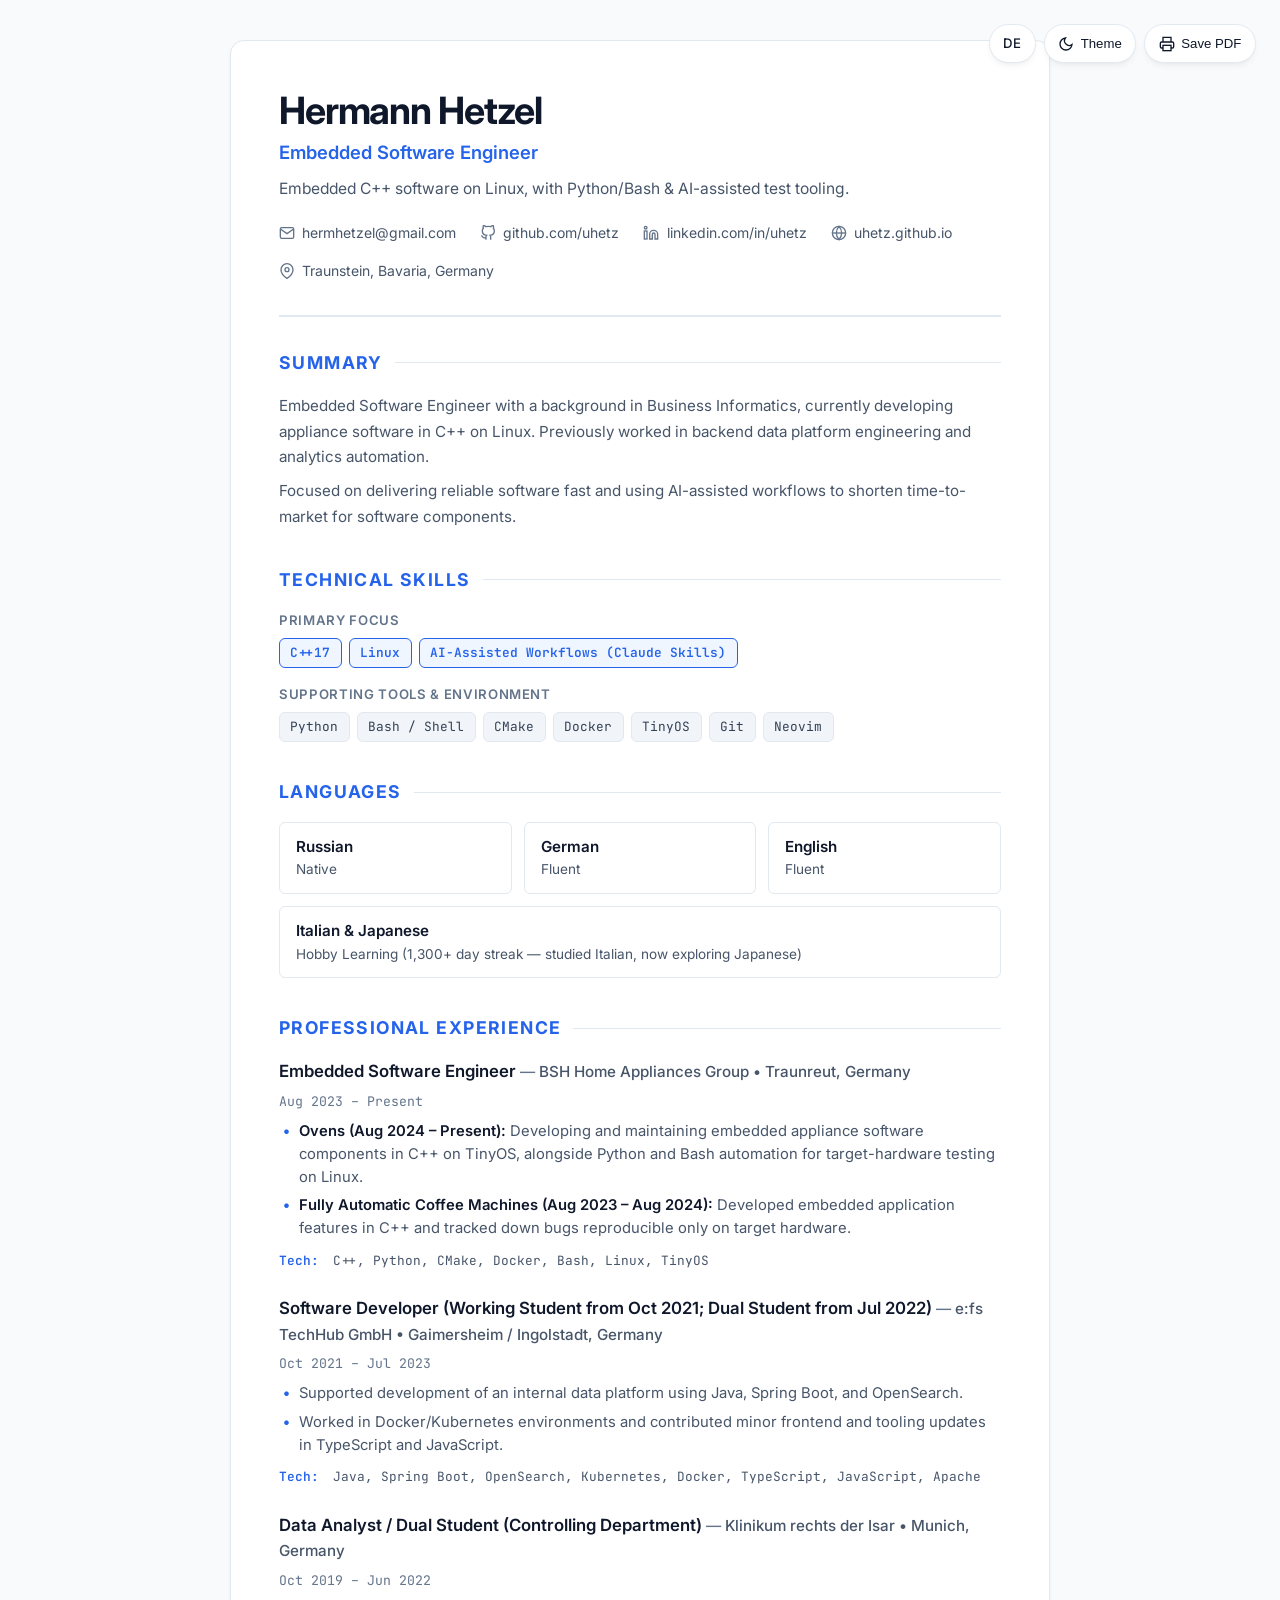
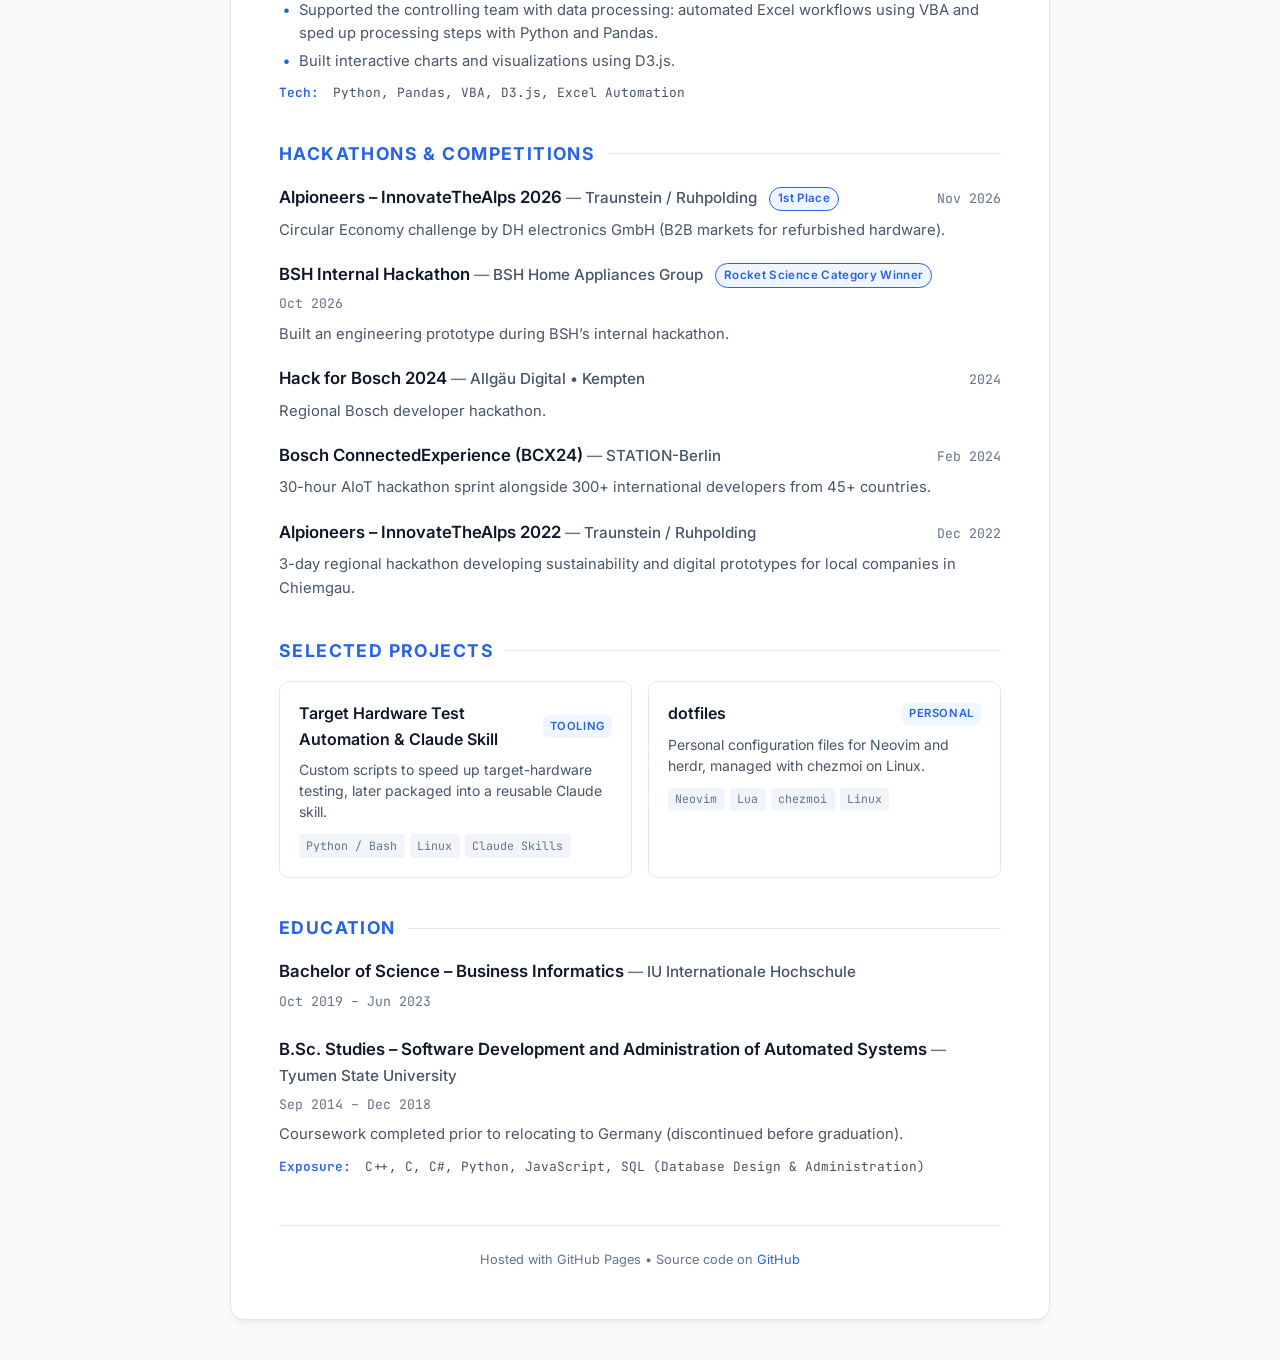
==== commit 42a7483f: "Refine EN/DE CV: primary vs supporting skills hierarchy and direct technical wording" ====
--- a/index.html
+++ b/index.html
@@ -33,7 +33,7 @@
       <div class="header-main">
         <h1 class="name">Hermann Hetzel</h1>
         <p class="title">Embedded Software Engineer</p>
-        <p class="tagline">C++, Python, and Linux tooling for embedded appliance software.</p>
+        <p class="tagline">Embedded C++ software on Linux, with Python/Bash &amp; AI-assisted test tooling.</p>
       </div>
 
       <nav class="contact-links" aria-label="Contact Information">
@@ -68,7 +68,7 @@
         Previously worked in backend data platform engineering and analytics automation.
       </p>
       <p class="summary-text">
-        Focused on delivering reliable software fast and leveraging AI-assisted workflows to shorten time-to-market for software components.
+        Focused on delivering reliable software fast and using AI-assisted workflows to shorten time-to-market for software components.
       </p>
     </section>
 
@@ -77,33 +77,24 @@
       <h2 class="section-title">Technical Skills</h2>
       <div class="skills-grid">
         <div class="skill-category">
-          <span class="category-name">Core Languages</span>
+          <span class="category-name">Primary Focus</span>
           <div class="skill-tags">
-            <span class="tag">C++ (Modern C++)</span>
+            <span class="tag tag-primary">C++17</span>
+            <span class="tag tag-primary">Linux</span>
+            <span class="tag tag-primary">AI-Assisted Workflows (Claude Skills)</span>
+          </div>
+        </div>
+
+        <div class="skill-category">
+          <span class="category-name">Supporting Tools &amp; Environment</span>
+          <div class="skill-tags">
             <span class="tag">Python</span>
             <span class="tag">Bash / Shell</span>
-            <span class="tag">C</span>
-          </div>
-        </div>
-
-        <div class="skill-category">
-          <span class="category-name">Systems &amp; Environment</span>
-          <div class="skill-tags">
-            <span class="tag">Linux</span>
-            <span class="tag">POSIX</span>
-            <span class="tag">Docker / Containers</span>
+            <span class="tag">CMake</span>
+            <span class="tag">Docker</span>
             <span class="tag">TinyOS</span>
-          </div>
-        </div>
-
-        <div class="skill-category">
-          <span class="category-name">Tooling &amp; Workflows</span>
-          <div class="skill-tags">
-            <span class="tag">CMake</span>
+            <span class="tag">Git</span>
             <span class="tag">Neovim</span>
-            <span class="tag">Git &amp; GitHub Actions</span>
-            <span class="tag">CI/CD Automation</span>
-            <span class="tag">GDB / Debugging</span>
           </div>
         </div>
       </div>
@@ -146,7 +137,7 @@
           <span class="time-period">Aug 2023 &ndash; Present</span>
         </div>
         <ul class="bullet-list">
-          <li><strong>Ovens Domain (Aug 2024 &ndash; Present):</strong> Developing and maintaining embedded appliance software components in C++ on TinyOS, alongside Python and Bash automation for target-hardware testing on Linux.</li>
+          <li><strong>Ovens (Aug 2024 &ndash; Present):</strong> Developing and maintaining embedded appliance software components in C++ on TinyOS, alongside Python and Bash automation for target-hardware testing on Linux.</li>
           <li><strong>Fully Automatic Coffee Machines (Aug 2023 &ndash; Aug 2024):</strong> Developed embedded application features in C++ and tracked down bugs reproducible only on target hardware.</li>
         </ul>
         <div class="timeline-tech">
@@ -158,14 +149,14 @@
       <article class="timeline-item">
         <div class="timeline-header">
           <div>
-            <h3 class="role">Software Developer (Dual Student / Working Student)</h3>
+            <h3 class="role">Software Developer (Working Student from Oct 2021; Dual Student from Jul 2022)</h3>
             <span class="organization">e:fs TechHub GmbH &bull; Gaimersheim / Ingolstadt, Germany</span>
           </div>
           <span class="time-period">Oct 2021 &ndash; Jul 2023</span>
         </div>
         <ul class="bullet-list">
-          <li>Built backend microservices using Java and Spring Boot, integrating OpenSearch for distributed querying and indexing.</li>
-          <li>Containerized and managed microservices deployment with Docker and Kubernetes; integrated front-end utilities and components using TypeScript and JavaScript.</li>
+          <li>Supported development of an internal data platform using Java, Spring Boot, and OpenSearch.</li>
+          <li>Worked in Docker/Kubernetes environments and contributed minor frontend and tooling updates in TypeScript and JavaScript.</li>
         </ul>
         <div class="timeline-tech">
           <span class="tech-label">Tech:</span> Java, Spring Boot, OpenSearch, Kubernetes, Docker, TypeScript, JavaScript, Apache
@@ -182,9 +173,8 @@
           <span class="time-period">Oct 2019 &ndash; Jun 2022</span>
         </div>
         <ul class="bullet-list">
-          <li>Assisted the hospital controlling team in processing and analyzing financial, clinical, and operational datasets.</li>
-          <li>Modernized legacy Excel/VBA reporting workflows by implementing automated Python and Pandas data processing pipelines, substantially reducing manual workload and processing time.</li>
-          <li>Created interactive data dashboards and visual metrics using D3.js and Python.</li>
+          <li>Supported the controlling team with data processing: automated Excel workflows using VBA and sped up processing steps with Python and Pandas.</li>
+          <li>Built interactive charts and visualizations using D3.js.</li>
         </ul>
         <div class="timeline-tech">
           <span class="tech-label">Tech:</span> Python, Pandas, VBA, D3.js, Excel Automation
@@ -217,7 +207,7 @@
           </div>
           <span class="time-period">Oct 2026</span>
         </div>
-        <p class="education-details">Awarded in the &ldquo;Rocket Science&rdquo; category for a technically demanding engineering prototype.</p>
+        <p class="education-details">Built an engineering prototype during BSH&rsquo;s internal hackathon.</p>
       </article>
 
       <article class="timeline-item hackathon-item">
@@ -228,7 +218,7 @@
           </div>
           <span class="time-period">2024</span>
         </div>
-        <p class="education-details">Regional developer hackathon hosted at Allg&auml;u Digital.</p>
+        <p class="education-details">Regional Bosch developer hackathon.</p>
       </article>
 
       <article class="timeline-item hackathon-item">
@@ -246,11 +236,11 @@
         <div class="timeline-header">
           <div>
             <h3 class="role"><a href="https://www.stellwerk18.de/alpioneers-innovate-the-alps-hackathon-2022/" target="_blank" rel="noopener noreferrer">Alpioneers &ndash; InnovateTheAlps 2022</a></h3>
-            <span class="organization">Ruhpolding / Traunstein</span>
+            <span class="organization">Traunstein / Ruhpolding</span>
           </div>
           <span class="time-period">Dec 2022</span>
         </div>
-        <p class="education-details">3-day regional sustainability and innovation hackathon for Alpine enterprises in Chiemgau.</p>
+        <p class="education-details">3-day regional hackathon developing sustainability and digital prototypes for local companies in Chiemgau.</p>
       </article>
     </section>
 
@@ -262,7 +252,7 @@
         <article class="project-card">
           <div class="project-header">
             <h3 class="project-title">Target Hardware Test Automation &amp; Claude Skill</h3>
-            <span class="project-badge">Work Tooling</span>
+            <span class="project-badge">Tooling</span>
           </div>
           <p class="project-desc">Custom scripts to speed up target-hardware testing, later packaged into a reusable Claude skill.</p>
           <div class="project-tags">
@@ -313,7 +303,7 @@
           <span class="time-period">Sep 2014 &ndash; Dec 2018</span>
         </div>
         <p class="education-details">
-          Foundational coursework completed prior to relocating to Germany (discontinued before graduation).
+          Coursework completed prior to relocating to Germany (discontinued before graduation).
         </p>
         <div class="timeline-tech">
           <span class="tech-label">Exposure:</span> C++, C, C#, Python, JavaScript, SQL (Database Design &amp; Administration)
--- a/style.css
+++ b/style.css
@@ -256,6 +256,13 @@
   border: 1px solid var(--border-color);
 }
 
+.tag-primary {
+  background-color: var(--accent-light);
+  color: var(--accent);
+  border-color: var(--accent);
+  font-weight: 600;
+}
+
 /* ==========================================================================
    Timeline / Experience Items
    ========================================================================== */
@@ -609,6 +616,13 @@
     border: 1px solid #cbd5e1 !important;
   }
 
+  .tag-primary {
+    background-color: #eff6ff !important;
+    color: #1e3a8a !important;
+    border: 1px solid #1e3a8a !important;
+    font-weight: 600 !important;
+  }
+
   .projects-grid {
     grid-template-columns: 1fr 1fr !important;
     gap: 0.65rem !important;
